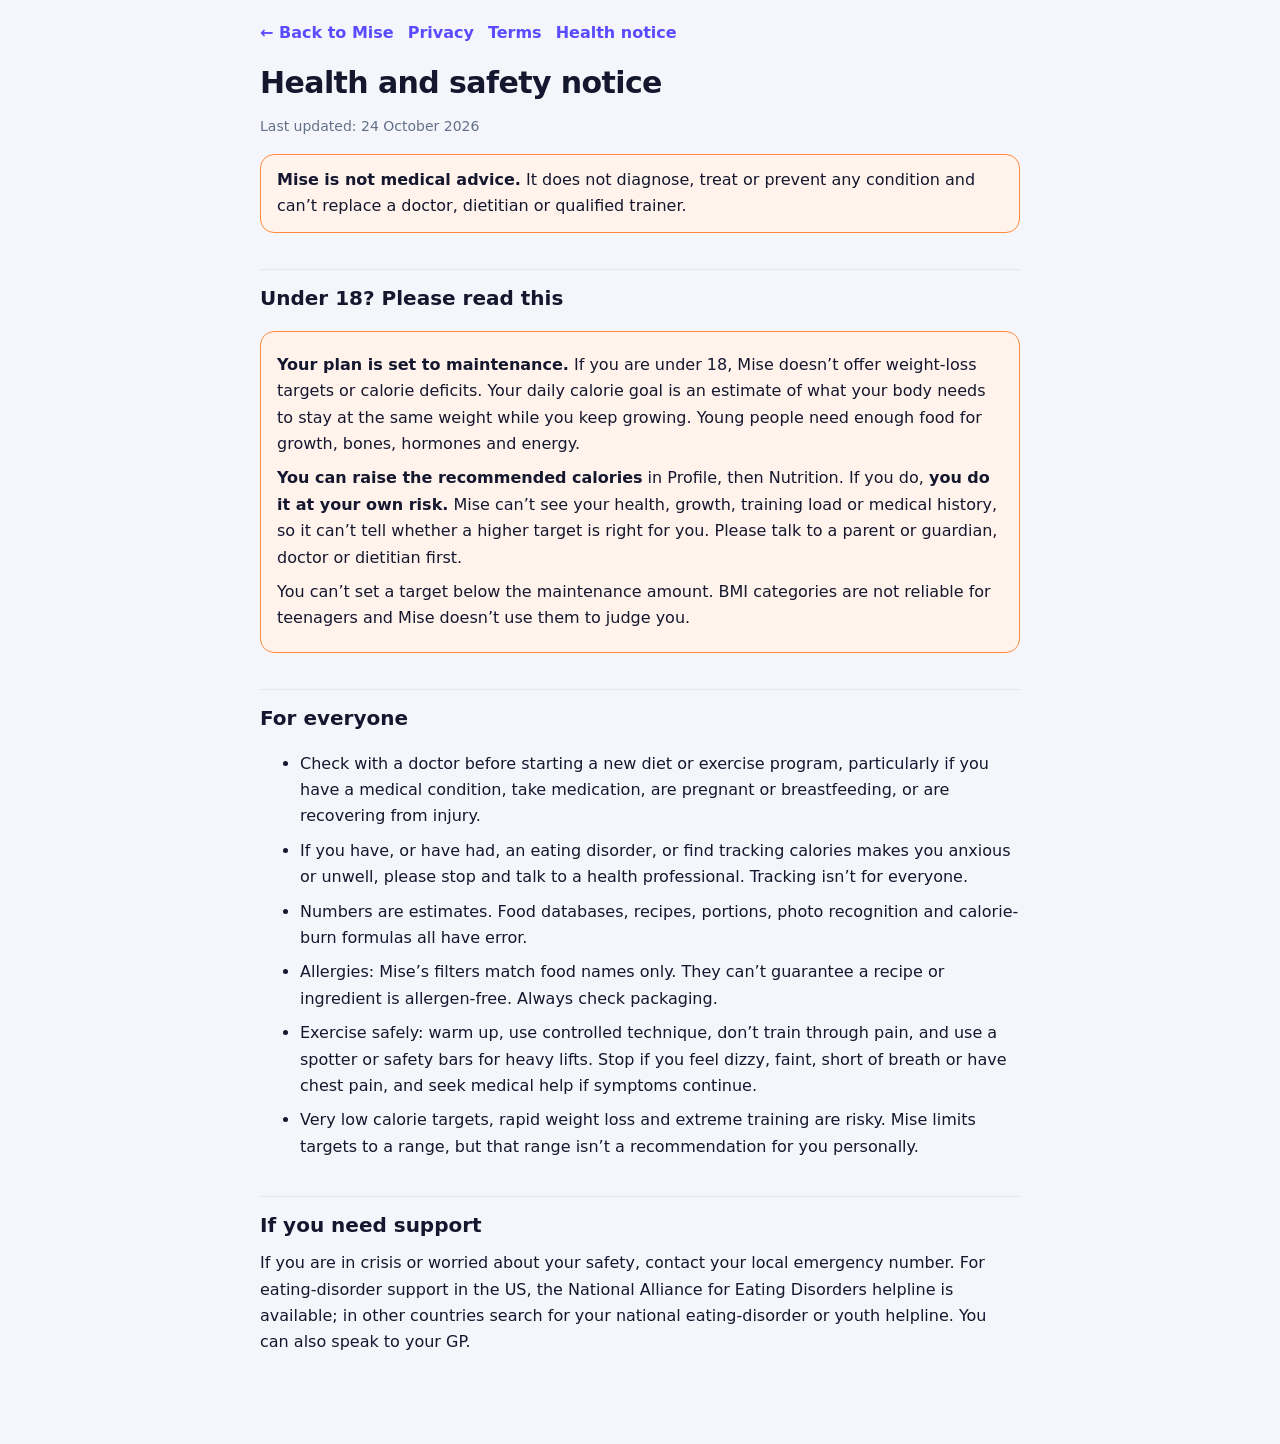
==== public/health.html @ 997f9927 "Add files via upload" ====
<!DOCTYPE html><html lang="en"><head><meta charset="utf-8"><meta name="viewport" content="width=device-width, initial-scale=1"><title>Health and safety notice | Mise</title><meta name="robots" content="index,follow"><style>:root{--bg:#f5f6fb;--card:#fff;--tx:#14172e;--mut:#647089;--ac:#5b4bff;--bd:#e5e7f2}@media(prefers-color-scheme:dark){:root{--bg:#0a0c1b;--card:#141831;--tx:#eceefb;--mut:#9aa2c8;--ac:#8478ff;--bd:#262c55}}
body{margin:0;background:var(--bg);color:var(--tx);font:16px/1.65 "Bricolage Grotesque",system-ui,-apple-system,"Segoe UI",sans-serif}main{max-width:760px;margin:0 auto;padding:20px 18px 80px}
a{color:var(--ac)}h1{font-size:30px;letter-spacing:-.02em;margin:.4em 0 .1em}h2{font-size:20px;margin:1.8em 0 .4em;padding-top:.6em;border-top:1px solid var(--bd)}p,li{margin:.5em 0}.mut{color:var(--mut);font-size:14px}
.box{background:var(--card);border:1px solid var(--bd);border-radius:14px;padding:12px 16px;margin:16px 0}.warn{border-color:#ff8a3d;background:color-mix(in srgb,#ff8a3d 10%,var(--card))}
nav a{margin-right:14px;font-weight:600;text-decoration:none}</style></head><body><main><nav><a href="./">&larr; Back to Mise</a><a href="privacy.html">Privacy</a><a href="terms.html">Terms</a><a href="health.html">Health notice</a></nav><h1>Health and safety notice</h1><p class="mut">Last updated: 24 October 2026</p>
<div class="box warn"><b>Mise is not medical advice.</b> It does not diagnose, treat or prevent any condition and can’t replace a doctor, dietitian or qualified trainer.</div>
<h2>Under 18? Please read this</h2><div class="box warn"><p><b>Your plan is set to maintenance.</b> If you are under 18, Mise doesn’t offer weight-loss targets or calorie deficits. Your daily calorie goal is an estimate of what your body needs to stay at the same weight while you keep growing. Young people need enough food for growth, bones, hormones and energy.</p><p><b>You can raise the recommended calories</b> in Profile, then Nutrition. If you do, <b>you do it at your own risk.</b> Mise can’t see your health, growth, training load or medical history, so it can’t tell whether a higher target is right for you. Please talk to a parent or guardian, doctor or dietitian first.</p><p>You can’t set a target below the maintenance amount. BMI categories are not reliable for teenagers and Mise doesn’t use them to judge you.</p></div>
<h2>For everyone</h2><ul><li>Check with a doctor before starting a new diet or exercise program, particularly if you have a medical condition, take medication, are pregnant or breastfeeding, or are recovering from injury.</li><li>If you have, or have had, an eating disorder, or find tracking calories makes you anxious or unwell, please stop and talk to a health professional. Tracking isn’t for everyone.</li><li>Numbers are estimates. Food databases, recipes, portions, photo recognition and calorie-burn formulas all have error.</li><li>Allergies: Mise’s filters match food names only. They can’t guarantee a recipe or ingredient is allergen-free. Always check packaging.</li><li>Exercise safely: warm up, use controlled technique, don’t train through pain, and use a spotter or safety bars for heavy lifts. Stop if you feel dizzy, faint, short of breath or have chest pain, and seek medical help if symptoms continue.</li><li>Very low calorie targets, rapid weight loss and extreme training are risky. Mise limits targets to a range, but that range isn’t a recommendation for you personally.</li></ul>
<h2>If you need support</h2><p>If you are in crisis or worried about your safety, contact your local emergency number. For eating-disorder support in the US, the National Alliance for Eating Disorders helpline is available; in other countries search for your national eating-disorder or youth helpline. You can also speak to your GP.</p><script src="config.js"></script><script>(function(){var e=(window.MISE_CONFIG||{}).CONTACT_EMAIL;document.querySelectorAll(".contact").forEach(function(n){if(e){n.innerHTML='<a href="mailto:'+e+'">'+e+"</a>"}else{n.textContent="[the site owner has not added a contact email yet]"}})})()</script></main></body></html>
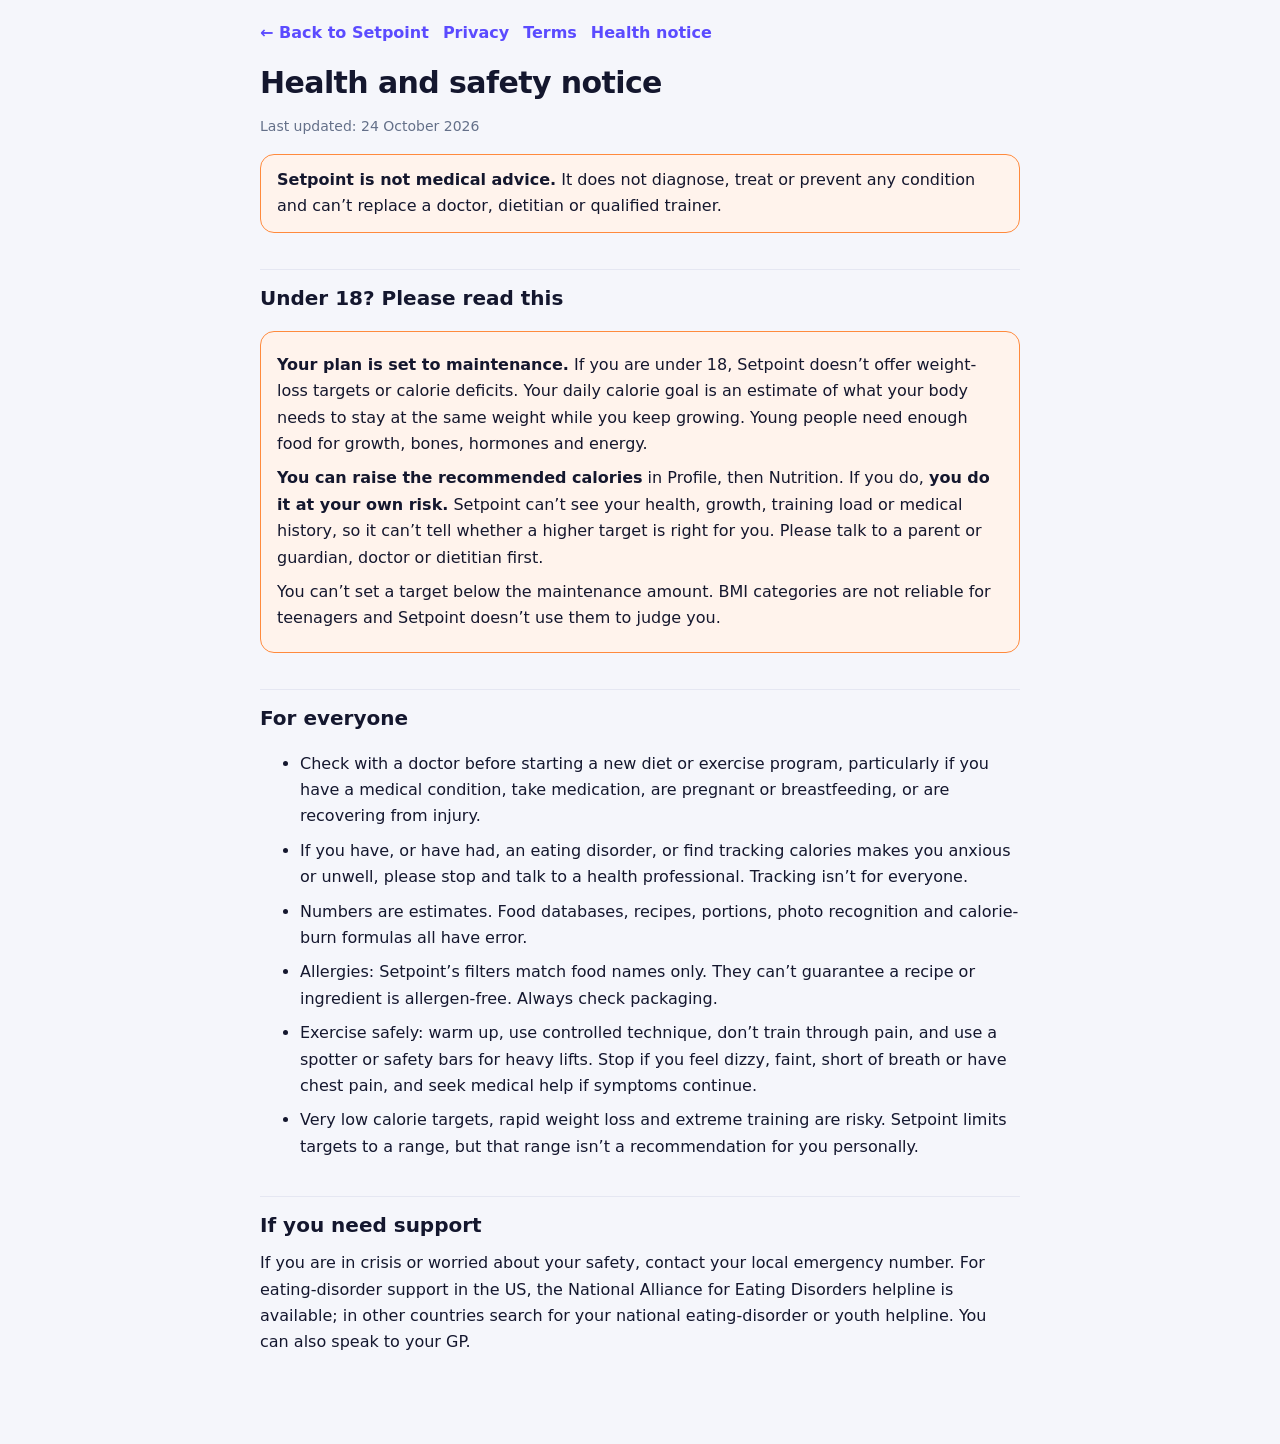
==== commit f4e31658: "Rename to setpoint" ====
--- a/public/health.html
+++ b/public/health.html
@@ -1,9 +1,9 @@
-<!DOCTYPE html><html lang="en"><head><meta charset="utf-8"><meta name="viewport" content="width=device-width, initial-scale=1"><title>Health and safety notice | Mise</title><meta name="robots" content="index,follow"><style>:root{--bg:#f5f6fb;--card:#fff;--tx:#14172e;--mut:#647089;--ac:#5b4bff;--bd:#e5e7f2}@media(prefers-color-scheme:dark){:root{--bg:#0a0c1b;--card:#141831;--tx:#eceefb;--mut:#9aa2c8;--ac:#8478ff;--bd:#262c55}}
+<!DOCTYPE html><html lang="en"><head><meta charset="utf-8"><meta name="viewport" content="width=device-width, initial-scale=1"><title>Health and safety notice | Setpoint</title><meta name="robots" content="index,follow"><style>:root{--bg:#f5f6fb;--card:#fff;--tx:#14172e;--mut:#647089;--ac:#5b4bff;--bd:#e5e7f2}@media(prefers-color-scheme:dark){:root{--bg:#0a0c1b;--card:#141831;--tx:#eceefb;--mut:#9aa2c8;--ac:#8478ff;--bd:#262c55}}
 body{margin:0;background:var(--bg);color:var(--tx);font:16px/1.65 "Bricolage Grotesque",system-ui,-apple-system,"Segoe UI",sans-serif}main{max-width:760px;margin:0 auto;padding:20px 18px 80px}
 a{color:var(--ac)}h1{font-size:30px;letter-spacing:-.02em;margin:.4em 0 .1em}h2{font-size:20px;margin:1.8em 0 .4em;padding-top:.6em;border-top:1px solid var(--bd)}p,li{margin:.5em 0}.mut{color:var(--mut);font-size:14px}
 .box{background:var(--card);border:1px solid var(--bd);border-radius:14px;padding:12px 16px;margin:16px 0}.warn{border-color:#ff8a3d;background:color-mix(in srgb,#ff8a3d 10%,var(--card))}
-nav a{margin-right:14px;font-weight:600;text-decoration:none}</style></head><body><main><nav><a href="./">&larr; Back to Mise</a><a href="privacy.html">Privacy</a><a href="terms.html">Terms</a><a href="health.html">Health notice</a></nav><h1>Health and safety notice</h1><p class="mut">Last updated: 24 October 2026</p>
-<div class="box warn"><b>Mise is not medical advice.</b> It does not diagnose, treat or prevent any condition and can’t replace a doctor, dietitian or qualified trainer.</div>
-<h2>Under 18? Please read this</h2><div class="box warn"><p><b>Your plan is set to maintenance.</b> If you are under 18, Mise doesn’t offer weight-loss targets or calorie deficits. Your daily calorie goal is an estimate of what your body needs to stay at the same weight while you keep growing. Young people need enough food for growth, bones, hormones and energy.</p><p><b>You can raise the recommended calories</b> in Profile, then Nutrition. If you do, <b>you do it at your own risk.</b> Mise can’t see your health, growth, training load or medical history, so it can’t tell whether a higher target is right for you. Please talk to a parent or guardian, doctor or dietitian first.</p><p>You can’t set a target below the maintenance amount. BMI categories are not reliable for teenagers and Mise doesn’t use them to judge you.</p></div>
-<h2>For everyone</h2><ul><li>Check with a doctor before starting a new diet or exercise program, particularly if you have a medical condition, take medication, are pregnant or breastfeeding, or are recovering from injury.</li><li>If you have, or have had, an eating disorder, or find tracking calories makes you anxious or unwell, please stop and talk to a health professional. Tracking isn’t for everyone.</li><li>Numbers are estimates. Food databases, recipes, portions, photo recognition and calorie-burn formulas all have error.</li><li>Allergies: Mise’s filters match food names only. They can’t guarantee a recipe or ingredient is allergen-free. Always check packaging.</li><li>Exercise safely: warm up, use controlled technique, don’t train through pain, and use a spotter or safety bars for heavy lifts. Stop if you feel dizzy, faint, short of breath or have chest pain, and seek medical help if symptoms continue.</li><li>Very low calorie targets, rapid weight loss and extreme training are risky. Mise limits targets to a range, but that range isn’t a recommendation for you personally.</li></ul>
+nav a{margin-right:14px;font-weight:600;text-decoration:none}</style></head><body><main><nav><a href="./">&larr; Back to Setpoint</a><a href="privacy.html">Privacy</a><a href="terms.html">Terms</a><a href="health.html">Health notice</a></nav><h1>Health and safety notice</h1><p class="mut">Last updated: 24 October 2026</p>
+<div class="box warn"><b>Setpoint is not medical advice.</b> It does not diagnose, treat or prevent any condition and can’t replace a doctor, dietitian or qualified trainer.</div>
+<h2>Under 18? Please read this</h2><div class="box warn"><p><b>Your plan is set to maintenance.</b> If you are under 18, Setpoint doesn’t offer weight-loss targets or calorie deficits. Your daily calorie goal is an estimate of what your body needs to stay at the same weight while you keep growing. Young people need enough food for growth, bones, hormones and energy.</p><p><b>You can raise the recommended calories</b> in Profile, then Nutrition. If you do, <b>you do it at your own risk.</b> Setpoint can’t see your health, growth, training load or medical history, so it can’t tell whether a higher target is right for you. Please talk to a parent or guardian, doctor or dietitian first.</p><p>You can’t set a target below the maintenance amount. BMI categories are not reliable for teenagers and Setpoint doesn’t use them to judge you.</p></div>
+<h2>For everyone</h2><ul><li>Check with a doctor before starting a new diet or exercise program, particularly if you have a medical condition, take medication, are pregnant or breastfeeding, or are recovering from injury.</li><li>If you have, or have had, an eating disorder, or find tracking calories makes you anxious or unwell, please stop and talk to a health professional. Tracking isn’t for everyone.</li><li>Numbers are estimates. Food databases, recipes, portions, photo recognition and calorie-burn formulas all have error.</li><li>Allergies: Setpoint’s filters match food names only. They can’t guarantee a recipe or ingredient is allergen-free. Always check packaging.</li><li>Exercise safely: warm up, use controlled technique, don’t train through pain, and use a spotter or safety bars for heavy lifts. Stop if you feel dizzy, faint, short of breath or have chest pain, and seek medical help if symptoms continue.</li><li>Very low calorie targets, rapid weight loss and extreme training are risky. Setpoint limits targets to a range, but that range isn’t a recommendation for you personally.</li></ul>
 <h2>If you need support</h2><p>If you are in crisis or worried about your safety, contact your local emergency number. For eating-disorder support in the US, the National Alliance for Eating Disorders helpline is available; in other countries search for your national eating-disorder or youth helpline. You can also speak to your GP.</p><script src="config.js"></script><script>(function(){var e=(window.MISE_CONFIG||{}).CONTACT_EMAIL;document.querySelectorAll(".contact").forEach(function(n){if(e){n.innerHTML='<a href="mailto:'+e+'">'+e+"</a>"}else{n.textContent="[the site owner has not added a contact email yet]"}})})()</script></main></body></html>
